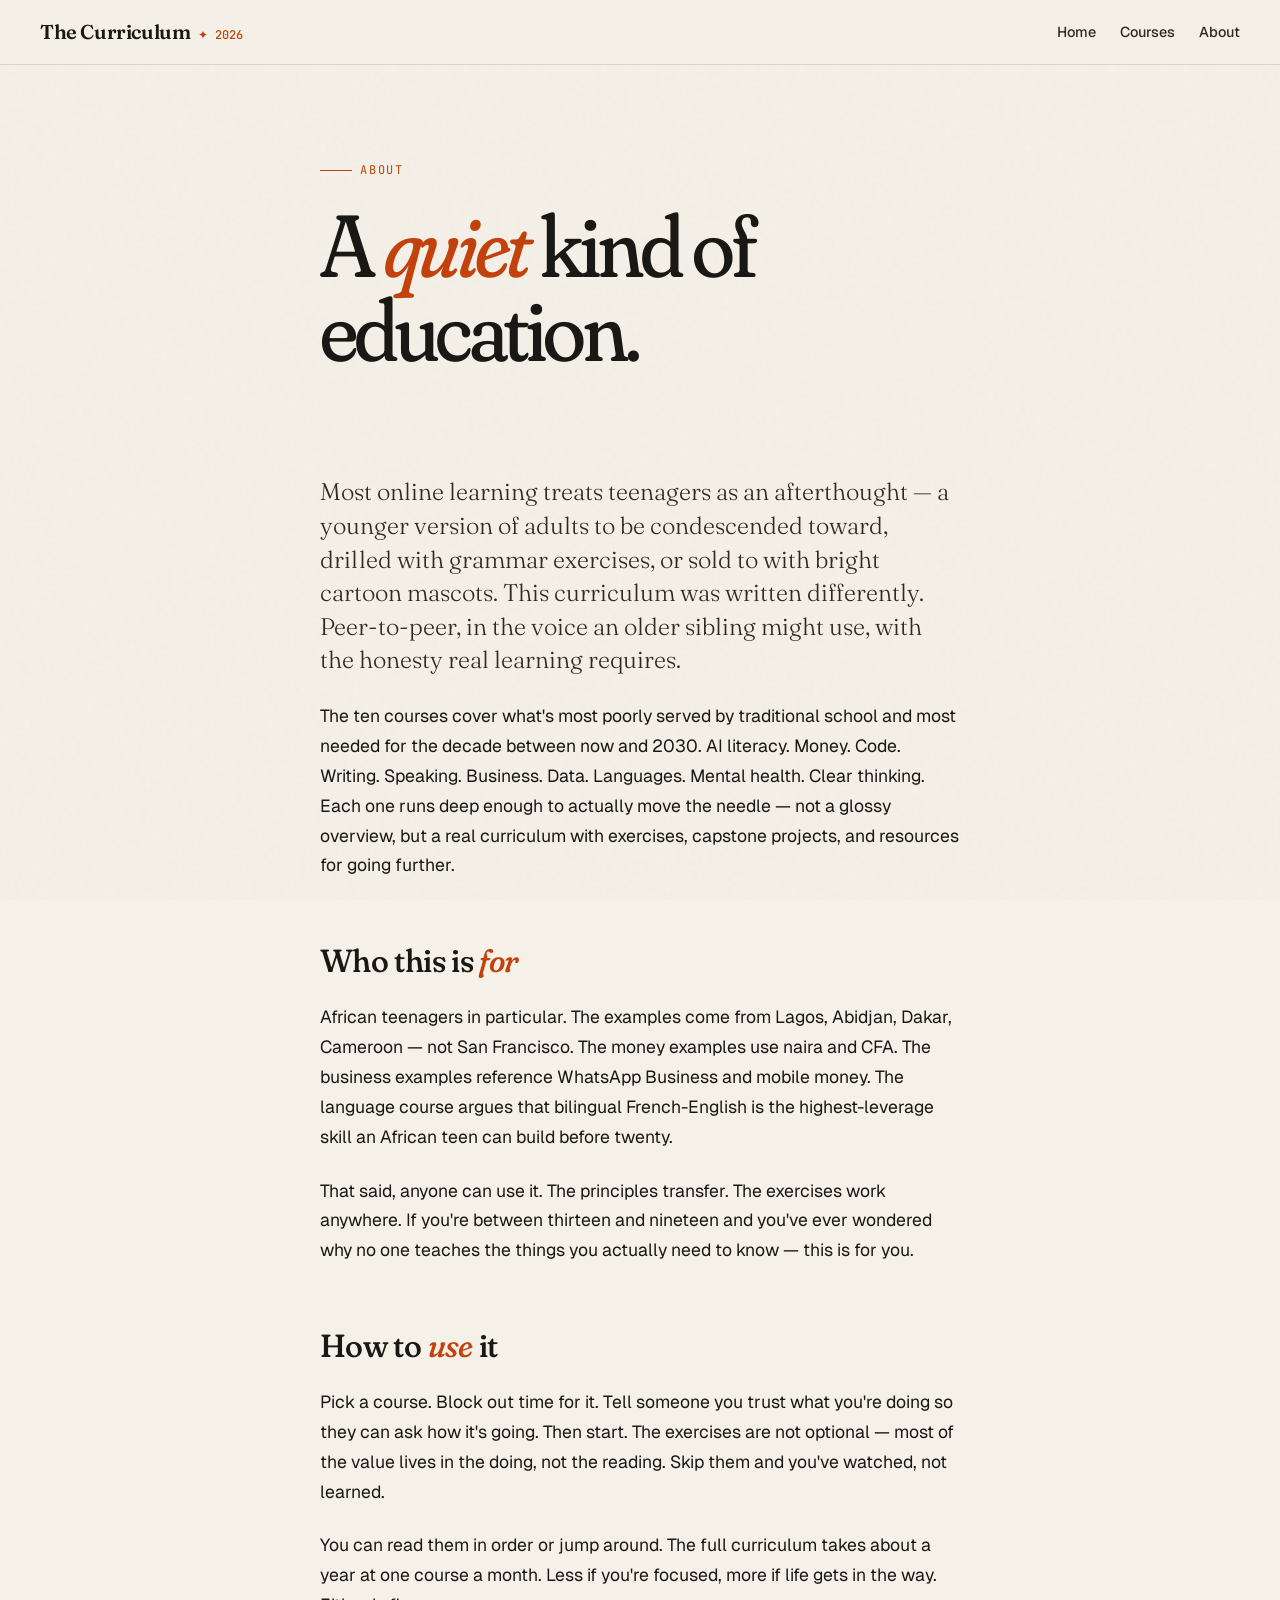
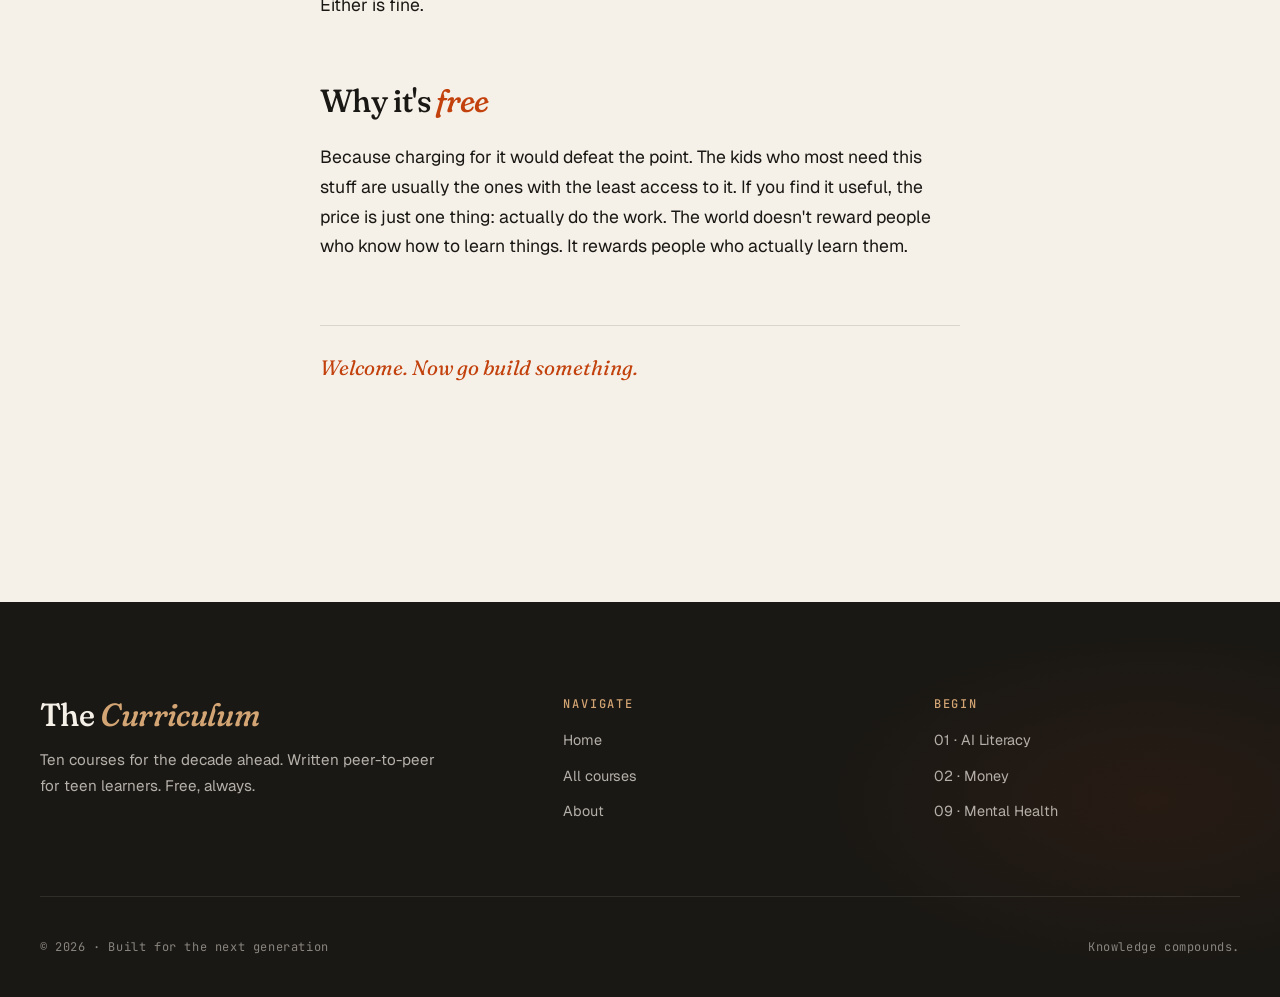
==== about.html @ 5193d643 "Add files via upload" ====
<!DOCTYPE html>
<html lang="en">
<head>
  <meta charset="UTF-8">
  <meta name="viewport" content="width=device-width, initial-scale=1.0">
  <title>About — The Curriculum</title>
  <meta name="description" content="About The Curriculum: ten courses written peer-to-peer for the next generation.">
  <link rel="stylesheet" href="style.css">
  <link rel="icon" href="data:image/svg+xml,<svg xmlns=%22http://www.w3.org/2000/svg%22 viewBox=%220 0 100 100%22><text y=%22.9em%22 font-size=%2290%22 font-family=%22serif%22>✦</text></svg>">
</head>
<body class="page-about">

  <!-- NAV -->
  <nav class="nav">
    <div class="nav-inner">
      <a href="index.html" class="nav-brand">
        The Curriculum
        <span class="nav-brand-mark">✦ 2026</span>
      </a>
      <button class="nav-toggle" aria-label="Toggle menu" aria-expanded="false">
        <svg width="24" height="24" viewBox="0 0 24 24" fill="none" stroke="currentColor" stroke-width="2">
          <line x1="3" y1="6" x2="21" y2="6"/>
          <line x1="3" y1="12" x2="21" y2="12"/>
          <line x1="3" y1="18" x2="21" y2="18"/>
        </svg>
      </button>
      <ul class="nav-links">
        <li><a href="index.html">Home</a></li>
        <li><a href="courses.html">Courses</a></li>
        <li><a href="about.html">About</a></li>
      </ul>
    </div>
  </nav>

  <!-- ABOUT HERO -->
  <section class="about-hero">
    <div class="container-narrow">
      <div class="hero-eyebrow">About</div>
      <h1 class="hero-title" style="font-size: clamp(2.5rem, 7vw, 5.5rem);">A <em>quiet</em> kind of education.</h1>
    </div>
  </section>

  <section style="padding: 0 0 var(--space-2xl);">
    <div class="container-narrow">
      <div class="about-content">
        <p>
          Most online learning treats teenagers as an afterthought — a younger version of adults to be condescended toward, drilled with grammar exercises, or sold to with bright cartoon mascots. This curriculum was written differently. Peer-to-peer, in the voice an older sibling might use, with the honesty real learning requires.
        </p>
        
        <p>
          The ten courses cover what's most poorly served by traditional school and most needed for the decade between now and 2030. AI literacy. Money. Code. Writing. Speaking. Business. Data. Languages. Mental health. Clear thinking. Each one runs deep enough to actually move the needle — not a glossy overview, but a real curriculum with exercises, capstone projects, and resources for going further.
        </p>
        
        <h2>Who this is <em>for</em></h2>
        
        <p>
          African teenagers in particular. The examples come from Lagos, Abidjan, Dakar, Cameroon — not San Francisco. The money examples use naira and CFA. The business examples reference WhatsApp Business and mobile money. The language course argues that bilingual French-English is the highest-leverage skill an African teen can build before twenty.
        </p>
        
        <p>
          That said, anyone can use it. The principles transfer. The exercises work anywhere. If you're between thirteen and nineteen and you've ever wondered why no one teaches the things you actually need to know — this is for you.
        </p>
        
        <h2>How to <em>use</em> it</h2>
        
        <p>
          Pick a course. Block out time for it. Tell someone you trust what you're doing so they can ask how it's going. Then start. The exercises are not optional — most of the value lives in the doing, not the reading. Skip them and you've watched, not learned.
        </p>
        
        <p>
          You can read them in order or jump around. The full curriculum takes about a year at one course a month. Less if you're focused, more if life gets in the way. Either is fine.
        </p>
        
        <h2>Why it's <em>free</em></h2>
        
        <p>
          Because charging for it would defeat the point. The kids who most need this stuff are usually the ones with the least access to it. If you find it useful, the price is just one thing: actually do the work. The world doesn't reward people who know how to learn things. It rewards people who actually learn them.
        </p>
        
        <p style="font-family: var(--display); font-size: 1.3rem; font-style: italic; color: var(--terracotta); margin-top: var(--space-xl); padding-top: var(--space-md); border-top: 1px solid var(--rule);">
          Welcome. Now go build something.
        </p>
      </div>
    </div>
  </section>

  <!-- FOOTER -->
  <footer class="footer">
    <div class="container">
      <div class="footer-grid">
        <div class="footer-brand">
          <h3>The <em>Curriculum</em></h3>
          <p>Ten courses for the decade ahead. Written peer-to-peer for teen learners. Free, always.</p>
        </div>
        <div class="footer-col">
          <h4>Navigate</h4>
          <ul>
            <li><a href="index.html">Home</a></li>
            <li><a href="courses.html">All courses</a></li>
            <li><a href="about.html">About</a></li>
          </ul>
        </div>
        <div class="footer-col">
          <h4>Begin</h4>
          <ul>
            <li><a href="course.html?id=01">01 · AI Literacy</a></li>
            <li><a href="course.html?id=02">02 · Money</a></li>
            <li><a href="course.html?id=09">09 · Mental Health</a></li>
          </ul>
        </div>
      </div>
      <div class="footer-bottom">
        <p>© 2026 · Built for the next generation</p>
        <p>Knowledge compounds.</p>
      </div>
    </div>
  </footer>

  <script src="marked.min.js"></script>
  <script src="script.js"></script>
</body>
</html>
---- style.css ----
/* =========================================================
   THE CURRICULUM — Editorial magazine stylesheet
   Built for Frederic's nieces and nephews
   ========================================================= */

@import url('https://fonts.googleapis.com/css2?family=Fraunces:opsz,wght,SOFT,WONK@9..144,300..900,30..100,0..1&family=Geist:wght@100..900&family=JetBrains+Mono:wght@400;500;600&display=swap');

:root {
  /* Palette — warm, editorial, African-without-kitsch */
  --cream: #F5F0E8;
  --cream-deep: #EDE5D6;
  --ink: #1A1814;
  --ink-soft: #2D2A24;
  --terracotta: #C2410C;
  --terracotta-deep: #9A2D08;
  --forest: #1F3A2E;
  --forest-light: #2C5443;
  --gold: #D4A574;
  --gold-deep: #B8895A;
  --muted: #8B8579;
  --rule: rgba(26, 24, 20, 0.12);
  
  /* Typography */
  --display: 'Fraunces', Georgia, serif;
  --body: 'Geist', -apple-system, BlinkMacSystemFont, sans-serif;
  --mono: 'JetBrains Mono', 'SF Mono', monospace;
  
  /* Spacing scale */
  --space-xs: 0.5rem;
  --space-sm: 1rem;
  --space-md: 1.5rem;
  --space-lg: 2.5rem;
  --space-xl: 4rem;
  --space-2xl: 6rem;
  --space-3xl: 9rem;
  
  /* Containers */
  --container: 1280px;
  --container-narrow: 720px;
  --container-wide: 1440px;
}

/* Reset & base */
*, *::before, *::after { box-sizing: border-box; }
* { margin: 0; padding: 0; }

html {
  scroll-behavior: smooth;
  -webkit-font-smoothing: antialiased;
  -moz-osx-font-smoothing: grayscale;
  text-rendering: optimizeLegibility;
}

body {
  font-family: var(--body);
  font-weight: 400;
  background: var(--cream);
  color: var(--ink);
  line-height: 1.6;
  font-size: 17px;
  overflow-x: hidden;
  min-height: 100vh;
}

/* Subtle paper-grain texture overlay on the whole site */
body::before {
  content: '';
  position: fixed;
  inset: 0;
  pointer-events: none;
  z-index: 1;
  opacity: 0.4;
  background-image: url("data:image/svg+xml,%3Csvg viewBox='0 0 200 200' xmlns='http://www.w3.org/2000/svg'%3E%3Cfilter id='n'%3E%3CfeTurbulence type='fractalNoise' baseFrequency='0.85' numOctaves='2' stitchTiles='stitch'/%3E%3CfeColorMatrix values='0 0 0 0 0.1 0 0 0 0 0.1 0 0 0 0 0.08 0 0 0 0.05 0'/%3E%3C/filter%3E%3Crect width='100%25' height='100%25' filter='url(%23n)'/%3E%3C/svg%3E");
  mix-blend-mode: multiply;
}

/* Typography primitives */
h1, h2, h3, h4, h5, h6 {
  font-family: var(--display);
  font-weight: 500;
  line-height: 1.05;
  letter-spacing: -0.02em;
  color: var(--ink);
  font-variation-settings: "opsz" 96, "SOFT" 30, "WONK" 0;
}

p { line-height: 1.7; }
a { color: inherit; text-decoration: none; transition: color 0.2s; }

/* Layout */
.container {
  max-width: var(--container);
  margin: 0 auto;
  padding: 0 var(--space-lg);
  position: relative;
  z-index: 2;
}

.container-narrow {
  max-width: var(--container-narrow);
  margin: 0 auto;
  padding: 0 var(--space-lg);
  position: relative;
  z-index: 2;
}

.container-wide {
  max-width: var(--container-wide);
  margin: 0 auto;
  padding: 0 var(--space-lg);
  position: relative;
  z-index: 2;
}

/* =========================================================
   NAVIGATION
   ========================================================= */

.nav {
  position: sticky;
  top: 0;
  z-index: 100;
  background: rgba(245, 240, 232, 0.85);
  backdrop-filter: blur(20px) saturate(150%);
  -webkit-backdrop-filter: blur(20px) saturate(150%);
  border-bottom: 1px solid var(--rule);
}

.nav-inner {
  max-width: var(--container-wide);
  margin: 0 auto;
  padding: var(--space-sm) var(--space-lg);
  display: flex;
  align-items: center;
  justify-content: space-between;
  gap: var(--space-lg);
}

.nav-brand {
  font-family: var(--display);
  font-size: 1.25rem;
  font-weight: 600;
  letter-spacing: -0.02em;
  color: var(--ink);
  font-variation-settings: "opsz" 14;
  display: flex;
  align-items: baseline;
  gap: 0.5rem;
}

.nav-brand-mark {
  font-family: var(--mono);
  font-size: 0.75rem;
  color: var(--terracotta);
  font-weight: 500;
  letter-spacing: 0;
}

.nav-links {
  display: flex;
  gap: var(--space-md);
  align-items: center;
  list-style: none;
}

.nav-links a {
  font-size: 0.9rem;
  font-weight: 500;
  color: var(--ink-soft);
  position: relative;
  padding: 0.25rem 0;
  transition: color 0.2s;
}

.nav-links a::after {
  content: '';
  position: absolute;
  left: 0;
  right: 0;
  bottom: -2px;
  height: 1px;
  background: var(--terracotta);
  transform: scaleX(0);
  transform-origin: left;
  transition: transform 0.3s cubic-bezier(0.16, 1, 0.3, 1);
}

.nav-links a:hover {
  color: var(--terracotta);
}

.nav-links a:hover::after {
  transform: scaleX(1);
}

.nav-toggle {
  display: none;
  background: none;
  border: none;
  cursor: pointer;
  padding: var(--space-xs);
  color: var(--ink);
}

/* =========================================================
   HOME — HERO
   ========================================================= */

.hero {
  padding: var(--space-3xl) 0 var(--space-2xl);
  position: relative;
  overflow: hidden;
}

.hero-eyebrow {
  font-family: var(--mono);
  font-size: 0.75rem;
  text-transform: uppercase;
  letter-spacing: 0.15em;
  color: var(--terracotta);
  margin-bottom: var(--space-md);
  display: flex;
  align-items: center;
  gap: var(--space-xs);
  opacity: 0;
  animation: fadeUp 0.8s ease-out 0.1s forwards;
}

.hero-eyebrow::before {
  content: '';
  width: 32px;
  height: 1px;
  background: var(--terracotta);
}

.hero-title {
  font-size: clamp(3rem, 9vw, 8.5rem);
  line-height: 0.95;
  letter-spacing: -0.04em;
  font-weight: 400;
  font-variation-settings: "opsz" 144, "SOFT" 100, "WONK" 1;
  margin-bottom: var(--space-lg);
  opacity: 0;
  animation: fadeUp 1s ease-out 0.2s forwards;
}

.hero-title em {
  font-style: italic;
  color: var(--terracotta);
  font-variation-settings: "opsz" 144, "SOFT" 100, "WONK" 1;
}

.hero-lede {
  font-family: var(--display);
  font-size: clamp(1.25rem, 2.2vw, 1.75rem);
  font-weight: 300;
  line-height: 1.35;
  max-width: 50ch;
  color: var(--ink-soft);
  margin-bottom: var(--space-xl);
  opacity: 0;
  animation: fadeUp 1s ease-out 0.4s forwards;
  font-variation-settings: "opsz" 36;
}

.hero-meta {
  display: flex;
  gap: var(--space-xl);
  flex-wrap: wrap;
  padding-top: var(--space-lg);
  border-top: 1px solid var(--rule);
  opacity: 0;
  animation: fadeUp 1s ease-out 0.6s forwards;
}

.hero-meta-item {
  display: flex;
  flex-direction: column;
  gap: 0.25rem;
}

.hero-meta-num {
  font-family: var(--display);
  font-size: 2.5rem;
  font-weight: 400;
  color: var(--ink);
  line-height: 1;
  font-variation-settings: "opsz" 96, "WONK" 1;
}

.hero-meta-label {
  font-family: var(--mono);
  font-size: 0.7rem;
  text-transform: uppercase;
  letter-spacing: 0.1em;
  color: var(--muted);
}

/* =========================================================
   INTRO BAND (the editorial pull-quote band)
   ========================================================= */

.intro-band {
  background: var(--ink);
  color: var(--cream);
  padding: var(--space-2xl) 0;
  position: relative;
  overflow: hidden;
}

.intro-band::before {
  content: '';
  position: absolute;
  top: -50%;
  right: -10%;
  width: 60%;
  height: 200%;
  background: radial-gradient(ellipse at center, rgba(212, 165, 116, 0.15), transparent 60%);
  pointer-events: none;
}

.intro-band-content {
  position: relative;
  z-index: 2;
}

.intro-band-mark {
  font-family: var(--mono);
  font-size: 0.75rem;
  letter-spacing: 0.15em;
  text-transform: uppercase;
  color: var(--gold);
  margin-bottom: var(--space-md);
}

.intro-band-text {
  font-family: var(--display);
  font-size: clamp(1.5rem, 3.5vw, 2.75rem);
  line-height: 1.25;
  font-weight: 300;
  max-width: 24ch;
  font-variation-settings: "opsz" 96, "SOFT" 80;
}

.intro-band-text em {
  color: var(--gold);
  font-style: italic;
}

/* =========================================================
   FEATURED COURSE (editorial spotlight)
   ========================================================= */

.featured {
  padding: var(--space-2xl) 0;
}

.featured-label {
  font-family: var(--mono);
  font-size: 0.75rem;
  letter-spacing: 0.15em;
  text-transform: uppercase;
  color: var(--terracotta);
  margin-bottom: var(--space-md);
  display: flex;
  align-items: center;
  gap: var(--space-xs);
}

.featured-label::before {
  content: '';
  width: 24px;
  height: 1px;
  background: var(--terracotta);
}

.featured-grid {
  display: grid;
  grid-template-columns: 1fr 1.2fr;
  gap: var(--space-2xl);
  align-items: end;
}

.featured-num {
  font-family: var(--display);
  font-size: clamp(8rem, 18vw, 16rem);
  line-height: 0.85;
  font-weight: 300;
  font-variation-settings: "opsz" 144, "WONK" 1;
  color: var(--ink);
  letter-spacing: -0.06em;
}

.featured-num em {
  font-style: italic;
  color: var(--terracotta);
}

.featured-content h2 {
  font-size: clamp(2rem, 4.5vw, 3.5rem);
  margin-bottom: var(--space-md);
  line-height: 1.05;
  font-variation-settings: "opsz" 96, "SOFT" 80;
}

.featured-content h2 em {
  font-style: italic;
  font-variation-settings: "opsz" 96, "SOFT" 100, "WONK" 1;
}

.featured-content p {
  font-size: 1.1rem;
  color: var(--ink-soft);
  margin-bottom: var(--space-md);
  max-width: 50ch;
}

.featured-cta {
  display: inline-flex;
  align-items: center;
  gap: var(--space-sm);
  font-family: var(--mono);
  font-size: 0.85rem;
  letter-spacing: 0.1em;
  text-transform: uppercase;
  color: var(--ink);
  padding: var(--space-sm) var(--space-md) var(--space-sm) 0;
  border-bottom: 1px solid var(--ink);
  margin-top: var(--space-md);
  transition: all 0.3s cubic-bezier(0.16, 1, 0.3, 1);
}

.featured-cta-arrow {
  display: inline-block;
  transition: transform 0.3s cubic-bezier(0.16, 1, 0.3, 1);
}

.featured-cta:hover {
  color: var(--terracotta);
  border-bottom-color: var(--terracotta);
}

.featured-cta:hover .featured-cta-arrow {
  transform: translateX(6px);
}

/* =========================================================
   COURSE INDEX (the main list)
   ========================================================= */

.courses-section {
  padding: var(--space-2xl) 0;
  border-top: 1px solid var(--rule);
}

.section-header {
  display: flex;
  justify-content: space-between;
  align-items: flex-end;
  margin-bottom: var(--space-xl);
  flex-wrap: wrap;
  gap: var(--space-md);
}

.section-title {
  font-size: clamp(2rem, 4vw, 3rem);
  line-height: 1;
  font-variation-settings: "opsz" 96, "SOFT" 80, "WONK" 1;
}

.section-title em {
  font-style: italic;
  color: var(--terracotta);
}

.section-meta {
  font-family: var(--mono);
  font-size: 0.75rem;
  letter-spacing: 0.1em;
  text-transform: uppercase;
  color: var(--muted);
}

.course-list {
  list-style: none;
  border-top: 1px solid var(--ink);
}

.course-row {
  border-bottom: 1px solid var(--rule);
  display: block;
  padding: var(--space-lg) 0;
  display: grid;
  grid-template-columns: 6rem 1fr auto;
  gap: var(--space-lg);
  align-items: center;
  color: var(--ink);
  transition: background 0.3s, padding 0.3s;
  position: relative;
}

.course-row:hover {
  padding-left: var(--space-md);
  padding-right: var(--space-md);
}

.course-row::after {
  content: '';
  position: absolute;
  inset: 0;
  background: linear-gradient(90deg, var(--terracotta), transparent);
  opacity: 0;
  transition: opacity 0.4s;
  z-index: -1;
  border-radius: 4px;
}

.course-row:hover::after {
  opacity: 0.04;
}

.course-row-num {
  font-family: var(--display);
  font-size: 3rem;
  font-weight: 300;
  line-height: 1;
  color: var(--ink);
  font-variation-settings: "opsz" 96, "WONK" 1;
  transition: color 0.3s, transform 0.3s;
}

.course-row:hover .course-row-num {
  color: var(--terracotta);
  transform: translateX(-4px);
}

.course-row-body h3 {
  font-size: clamp(1.25rem, 2.2vw, 1.75rem);
  line-height: 1.15;
  margin-bottom: 0.5rem;
  font-variation-settings: "opsz" 36, "SOFT" 60;
}

.course-row:hover .course-row-body h3 {
  font-style: italic;
  font-variation-settings: "opsz" 36, "SOFT" 80, "WONK" 1;
}

.course-row-body p {
  color: var(--ink-soft);
  font-size: 1rem;
  max-width: 60ch;
  line-height: 1.55;
}

.course-row-meta {
  font-family: var(--mono);
  font-size: 0.75rem;
  letter-spacing: 0.05em;
  color: var(--muted);
  text-align: right;
  white-space: nowrap;
}

.course-row-meta-line {
  display: block;
}

.course-row-meta-line + .course-row-meta-line {
  margin-top: 0.25rem;
}

/* =========================================================
   COURSES INDEX PAGE
   ========================================================= */

.index-hero {
  padding: var(--space-2xl) 0 var(--space-xl);
}

.index-hero h1 {
  font-size: clamp(3rem, 8vw, 7rem);
  line-height: 0.95;
  letter-spacing: -0.04em;
  margin-bottom: var(--space-md);
  font-variation-settings: "opsz" 144, "SOFT" 80, "WONK" 1;
}

.index-hero h1 em {
  font-style: italic;
  color: var(--terracotta);
}

.index-hero p {
  font-family: var(--display);
  font-size: clamp(1.1rem, 1.8vw, 1.5rem);
  font-weight: 300;
  max-width: 55ch;
  color: var(--ink-soft);
  font-variation-settings: "opsz" 36;
}

/* Paths section — how to use the curriculum */
.paths {
  padding: var(--space-2xl) 0;
  background: var(--cream-deep);
  border-top: 1px solid var(--rule);
  border-bottom: 1px solid var(--rule);
}

.paths-grid {
  display: grid;
  grid-template-columns: repeat(auto-fit, minmax(280px, 1fr));
  gap: var(--space-lg);
  margin-top: var(--space-xl);
}

.path-card {
  padding: var(--space-lg);
  background: var(--cream);
  border: 1px solid var(--rule);
  transition: all 0.4s cubic-bezier(0.16, 1, 0.3, 1);
  position: relative;
  overflow: hidden;
}

.path-card:hover {
  transform: translateY(-4px);
  border-color: var(--terracotta);
  box-shadow: 0 24px 48px -16px rgba(26, 24, 20, 0.12);
}

.path-card-num {
  font-family: var(--mono);
  font-size: 0.75rem;
  color: var(--terracotta);
  letter-spacing: 0.15em;
  margin-bottom: var(--space-sm);
}

.path-card h3 {
  font-size: 1.5rem;
  margin-bottom: var(--space-sm);
  font-variation-settings: "opsz" 36, "SOFT" 80;
}

.path-card p {
  color: var(--ink-soft);
  font-size: 0.95rem;
  line-height: 1.6;
  margin-bottom: var(--space-sm);
}

.path-card-courses {
  font-family: var(--mono);
  font-size: 0.75rem;
  color: var(--muted);
  letter-spacing: 0.05em;
  padding-top: var(--space-sm);
  border-top: 1px solid var(--rule);
}

/* =========================================================
   COURSE PAGE (the actual readable course)
   ========================================================= */

.course-page {
  padding: var(--space-xl) 0 var(--space-2xl);
}

.course-breadcrumb {
  font-family: var(--mono);
  font-size: 0.8rem;
  letter-spacing: 0.05em;
  color: var(--muted);
  margin-bottom: var(--space-lg);
  display: flex;
  align-items: center;
  gap: var(--space-xs);
}

.course-breadcrumb a {
  color: var(--ink-soft);
  transition: color 0.2s;
}

.course-breadcrumb a:hover {
  color: var(--terracotta);
}

.course-breadcrumb-sep {
  color: var(--muted);
}

.course-hero {
  padding-bottom: var(--space-xl);
  border-bottom: 1px solid var(--rule);
  margin-bottom: var(--space-xl);
  display: grid;
  grid-template-columns: 1fr 2.5fr;
  gap: var(--space-xl);
  align-items: end;
}

.course-hero-num {
  font-family: var(--display);
  font-size: clamp(6rem, 14vw, 12rem);
  line-height: 0.85;
  font-weight: 300;
  color: var(--ink);
  font-variation-settings: "opsz" 144, "WONK" 1;
  letter-spacing: -0.06em;
}

.course-hero-num em {
  font-style: italic;
  color: var(--terracotta);
}

.course-hero-content h1 {
  font-size: clamp(2rem, 5vw, 4rem);
  line-height: 1;
  margin-bottom: var(--space-md);
  font-variation-settings: "opsz" 96, "SOFT" 80;
}

.course-hero-content h1 em {
  font-style: italic;
  font-variation-settings: "opsz" 96, "SOFT" 100, "WONK" 1;
}

.course-hero-meta {
  font-family: var(--mono);
  font-size: 0.8rem;
  color: var(--terracotta);
  letter-spacing: 0.1em;
  text-transform: uppercase;
}

/* Reading area + sidebar */
.course-body-wrap {
  display: grid;
  grid-template-columns: 240px 1fr;
  gap: var(--space-xl);
  align-items: start;
}

.course-toc {
  position: sticky;
  top: 96px;
  font-size: 0.85rem;
}

.course-toc-label {
  font-family: var(--mono);
  font-size: 0.7rem;
  letter-spacing: 0.15em;
  text-transform: uppercase;
  color: var(--muted);
  margin-bottom: var(--space-sm);
  padding-bottom: var(--space-xs);
  border-bottom: 1px solid var(--rule);
}

.course-toc ol {
  list-style: none;
  counter-reset: toc;
}

.course-toc li {
  counter-increment: toc;
  margin-bottom: 0.5rem;
  position: relative;
  padding-left: 1.75rem;
}

.course-toc li::before {
  content: counter(toc, decimal-leading-zero);
  position: absolute;
  left: 0;
  top: 0.1em;
  font-family: var(--mono);
  font-size: 0.65rem;
  color: var(--muted);
  letter-spacing: 0;
}

.course-toc a {
  color: var(--ink-soft);
  transition: color 0.2s;
  line-height: 1.4;
  display: inline-block;
}

.course-toc a:hover {
  color: var(--terracotta);
}

.course-toc a.active {
  color: var(--terracotta);
  font-weight: 500;
}

/* The actual course markdown content */
.course-content {
  max-width: 68ch;
  font-size: 1.05rem;
  line-height: 1.75;
}

.course-content > p:first-of-type {
  font-family: var(--display);
  font-size: 1.4rem;
  font-weight: 300;
  line-height: 1.45;
  color: var(--ink-soft);
  margin-bottom: var(--space-lg);
  font-variation-settings: "opsz" 36;
}

.course-content h1 { display: none; } /* the h1 is in the hero */

.course-content h2 {
  font-size: 2rem;
  margin-top: var(--space-2xl);
  margin-bottom: var(--space-md);
  line-height: 1.1;
  font-variation-settings: "opsz" 60, "SOFT" 80;
  padding-top: var(--space-lg);
  border-top: 1px solid var(--rule);
  scroll-margin-top: 96px;
}

.course-content h2:first-of-type {
  border-top: none;
  padding-top: 0;
}

.course-content h2 em {
  font-style: italic;
  color: var(--terracotta);
  font-variation-settings: "opsz" 60, "SOFT" 100, "WONK" 1;
}

.course-content h3 {
  font-size: 1.4rem;
  margin-top: var(--space-xl);
  margin-bottom: var(--space-sm);
  font-variation-settings: "opsz" 36, "SOFT" 60;
  color: var(--forest);
}

.course-content h4 {
  font-size: 1.1rem;
  margin-top: var(--space-lg);
  margin-bottom: var(--space-sm);
  font-family: var(--body);
  font-weight: 600;
  color: var(--ink);
  text-transform: none;
  letter-spacing: -0.01em;
}

.course-content p {
  margin-bottom: var(--space-md);
}

.course-content p + h3,
.course-content p + h4 {
  margin-top: var(--space-xl);
}

.course-content strong {
  font-weight: 600;
  color: var(--ink);
}

.course-content em {
  font-style: italic;
  color: var(--terracotta-deep);
}

.course-content ul,
.course-content ol {
  margin: var(--space-md) 0;
  padding-left: 1.75rem;
}

.course-content li {
  margin-bottom: 0.5rem;
  line-height: 1.7;
}

.course-content li::marker {
  color: var(--terracotta);
}

.course-content blockquote {
  border-left: 3px solid var(--terracotta);
  padding: var(--space-sm) 0 var(--space-sm) var(--space-md);
  margin: var(--space-lg) 0;
  font-family: var(--display);
  font-size: 1.15rem;
  font-style: italic;
  color: var(--ink-soft);
  font-variation-settings: "opsz" 36, "SOFT" 100;
  line-height: 1.5;
}

.course-content code {
  font-family: var(--mono);
  font-size: 0.88em;
  background: var(--cream-deep);
  padding: 0.15em 0.4em;
  border-radius: 3px;
  color: var(--terracotta-deep);
  border: 1px solid var(--rule);
}

.course-content pre {
  background: var(--ink);
  color: var(--cream);
  padding: var(--space-md);
  border-radius: 6px;
  overflow-x: auto;
  margin: var(--space-md) 0;
  font-size: 0.85rem;
  line-height: 1.5;
  border: 1px solid var(--ink-soft);
}

.course-content pre code {
  background: none;
  border: none;
  color: var(--cream);
  padding: 0;
  font-size: inherit;
}

.course-content hr {
  border: none;
  height: 1px;
  background: var(--rule);
  margin: var(--space-xl) 0;
}

.course-content a {
  color: var(--terracotta);
  border-bottom: 1px solid currentColor;
  transition: opacity 0.2s;
}

.course-content a:hover {
  opacity: 0.7;
}

/* Course navigation (prev/next) */
.course-nav {
  margin-top: var(--space-2xl);
  padding-top: var(--space-xl);
  border-top: 1px solid var(--rule);
  display: grid;
  grid-template-columns: 1fr 1fr;
  gap: var(--space-md);
}

.course-nav-link {
  padding: var(--space-md);
  border: 1px solid var(--rule);
  transition: all 0.3s cubic-bezier(0.16, 1, 0.3, 1);
  color: var(--ink);
}

.course-nav-link:hover {
  border-color: var(--terracotta);
  background: var(--cream-deep);
}

.course-nav-link.next {
  text-align: right;
}

.course-nav-label {
  font-family: var(--mono);
  font-size: 0.7rem;
  letter-spacing: 0.15em;
  text-transform: uppercase;
  color: var(--muted);
  margin-bottom: var(--space-xs);
}

.course-nav-title {
  font-family: var(--display);
  font-size: 1.15rem;
  font-variation-settings: "opsz" 24, "SOFT" 60;
}

.course-nav-link:hover .course-nav-title {
  color: var(--terracotta);
  font-style: italic;
  font-variation-settings: "opsz" 24, "SOFT" 80, "WONK" 1;
}

/* Loading state */
.loading {
  padding: var(--space-2xl) 0;
  text-align: center;
  font-family: var(--mono);
  font-size: 0.85rem;
  color: var(--muted);
  letter-spacing: 0.1em;
}

.loading::after {
  content: '...';
  display: inline-block;
  animation: dots 1.5s steps(4) infinite;
}

/* =========================================================
   ABOUT PAGE
   ========================================================= */

.about-hero {
  padding: var(--space-2xl) 0 var(--space-xl);
}

.about-content {
  max-width: 65ch;
  font-size: 1.1rem;
  line-height: 1.8;
}

.about-content p {
  margin-bottom: var(--space-md);
}

.about-content p:first-child {
  font-family: var(--display);
  font-size: 1.5rem;
  font-weight: 300;
  font-variation-settings: "opsz" 36;
  line-height: 1.4;
  color: var(--ink-soft);
}

.about-content h2 {
  font-size: 2rem;
  margin-top: var(--space-xl);
  margin-bottom: var(--space-md);
  font-variation-settings: "opsz" 60, "SOFT" 80;
}

.about-content h2 em {
  font-style: italic;
  color: var(--terracotta);
}

/* =========================================================
   FOOTER
   ========================================================= */

.footer {
  background: var(--ink);
  color: var(--cream);
  padding: var(--space-2xl) 0 var(--space-lg);
  margin-top: var(--space-2xl);
  position: relative;
  overflow: hidden;
}

.footer::before {
  content: '';
  position: absolute;
  top: 0;
  right: -20%;
  width: 60%;
  height: 100%;
  background: radial-gradient(ellipse at center, rgba(194, 65, 12, 0.08), transparent 60%);
  pointer-events: none;
}

.footer-grid {
  display: grid;
  grid-template-columns: 1.5fr 1fr 1fr;
  gap: var(--space-xl);
  margin-bottom: var(--space-xl);
  position: relative;
  z-index: 2;
}

.footer-brand h3 {
  font-size: 2rem;
  margin-bottom: var(--space-sm);
  color: var(--cream);
  font-variation-settings: "opsz" 60, "SOFT" 80, "WONK" 1;
}

.footer-brand h3 em {
  font-style: italic;
  color: var(--gold);
}

.footer-brand p {
  color: rgba(245, 240, 232, 0.7);
  max-width: 40ch;
  font-size: 0.95rem;
}

.footer-col h4 {
  font-family: var(--mono);
  font-size: 0.75rem;
  letter-spacing: 0.15em;
  text-transform: uppercase;
  color: var(--gold);
  margin-bottom: var(--space-sm);
  font-weight: 500;
}

.footer-col ul {
  list-style: none;
}

.footer-col li {
  margin-bottom: 0.5rem;
}

.footer-col a {
  color: rgba(245, 240, 232, 0.7);
  font-size: 0.9rem;
  transition: color 0.2s;
}

.footer-col a:hover {
  color: var(--gold);
}

.footer-bottom {
  padding-top: var(--space-lg);
  border-top: 1px solid rgba(245, 240, 232, 0.1);
  display: flex;
  justify-content: space-between;
  align-items: center;
  flex-wrap: wrap;
  gap: var(--space-sm);
  position: relative;
  z-index: 2;
}

.footer-bottom p {
  font-family: var(--mono);
  font-size: 0.75rem;
  color: rgba(245, 240, 232, 0.5);
  letter-spacing: 0.05em;
}

/* =========================================================
   ANIMATIONS
   ========================================================= */

@keyframes fadeUp {
  from {
    opacity: 0;
    transform: translateY(20px);
  }
  to {
    opacity: 1;
    transform: translateY(0);
  }
}

@keyframes dots {
  0%, 20% { content: ''; }
  40% { content: '.'; }
  60% { content: '..'; }
  80%, 100% { content: '...'; }
}

/* Scroll-revealed elements */
.reveal {
  opacity: 0;
  transform: translateY(30px);
  transition: opacity 0.8s cubic-bezier(0.16, 1, 0.3, 1), transform 0.8s cubic-bezier(0.16, 1, 0.3, 1);
}

.reveal.visible {
  opacity: 1;
  transform: translateY(0);
}

.reveal-delay-1 { transition-delay: 0.1s; }
.reveal-delay-2 { transition-delay: 0.2s; }
.reveal-delay-3 { transition-delay: 0.3s; }
.reveal-delay-4 { transition-delay: 0.4s; }

/* =========================================================
   RESPONSIVE
   ========================================================= */

@media (max-width: 900px) {
  .nav-links {
    display: none;
    position: absolute;
    top: 100%;
    left: 0;
    right: 0;
    background: var(--cream);
    flex-direction: column;
    padding: var(--space-md) var(--space-lg);
    border-bottom: 1px solid var(--rule);
    box-shadow: 0 12px 24px -8px rgba(26, 24, 20, 0.1);
  }
  
  .nav-links.open {
    display: flex;
  }
  
  .nav-toggle {
    display: block;
  }
  
  .featured-grid {
    grid-template-columns: 1fr;
    gap: var(--space-md);
  }
  
  .featured-num {
    font-size: clamp(5rem, 25vw, 10rem);
  }
  
  .course-row {
    grid-template-columns: 4rem 1fr;
    gap: var(--space-md);
  }
  
  .course-row-meta {
    grid-column: 1 / -1;
    text-align: left;
    padding-left: calc(4rem + var(--space-md));
    color: var(--muted);
  }
  
  .course-hero {
    grid-template-columns: 1fr;
    gap: var(--space-md);
  }
  
  .course-body-wrap {
    grid-template-columns: 1fr;
  }
  
  .course-toc {
    position: static;
    margin-bottom: var(--space-lg);
    padding: var(--space-md);
    background: var(--cream-deep);
    border: 1px solid var(--rule);
  }
  
  .footer-grid {
    grid-template-columns: 1fr;
    gap: var(--space-lg);
  }
  
  .hero-meta {
    gap: var(--space-md);
  }
  
  .hero-meta-num {
    font-size: 1.75rem;
  }
}

@media (max-width: 600px) {
  body { font-size: 16px; }
  
  .container,
  .container-narrow,
  .container-wide,
  .nav-inner {
    padding: 0 var(--space-md);
  }
  
  .hero { padding: var(--space-xl) 0; }
  
  .course-content {
    font-size: 1rem;
  }
  
  .course-nav {
    grid-template-columns: 1fr;
  }
}

/* Accessibility */
@media (prefers-reduced-motion: reduce) {
  *, *::before, *::after {
    animation-duration: 0.01ms !important;
    transition-duration: 0.01ms !important;
  }
  
  .reveal {
    opacity: 1;
    transform: none;
  }
}

/* Print */
@media print {
  .nav, .footer, .course-toc, .course-nav { display: none; }
  body { background: white; color: black; }
}
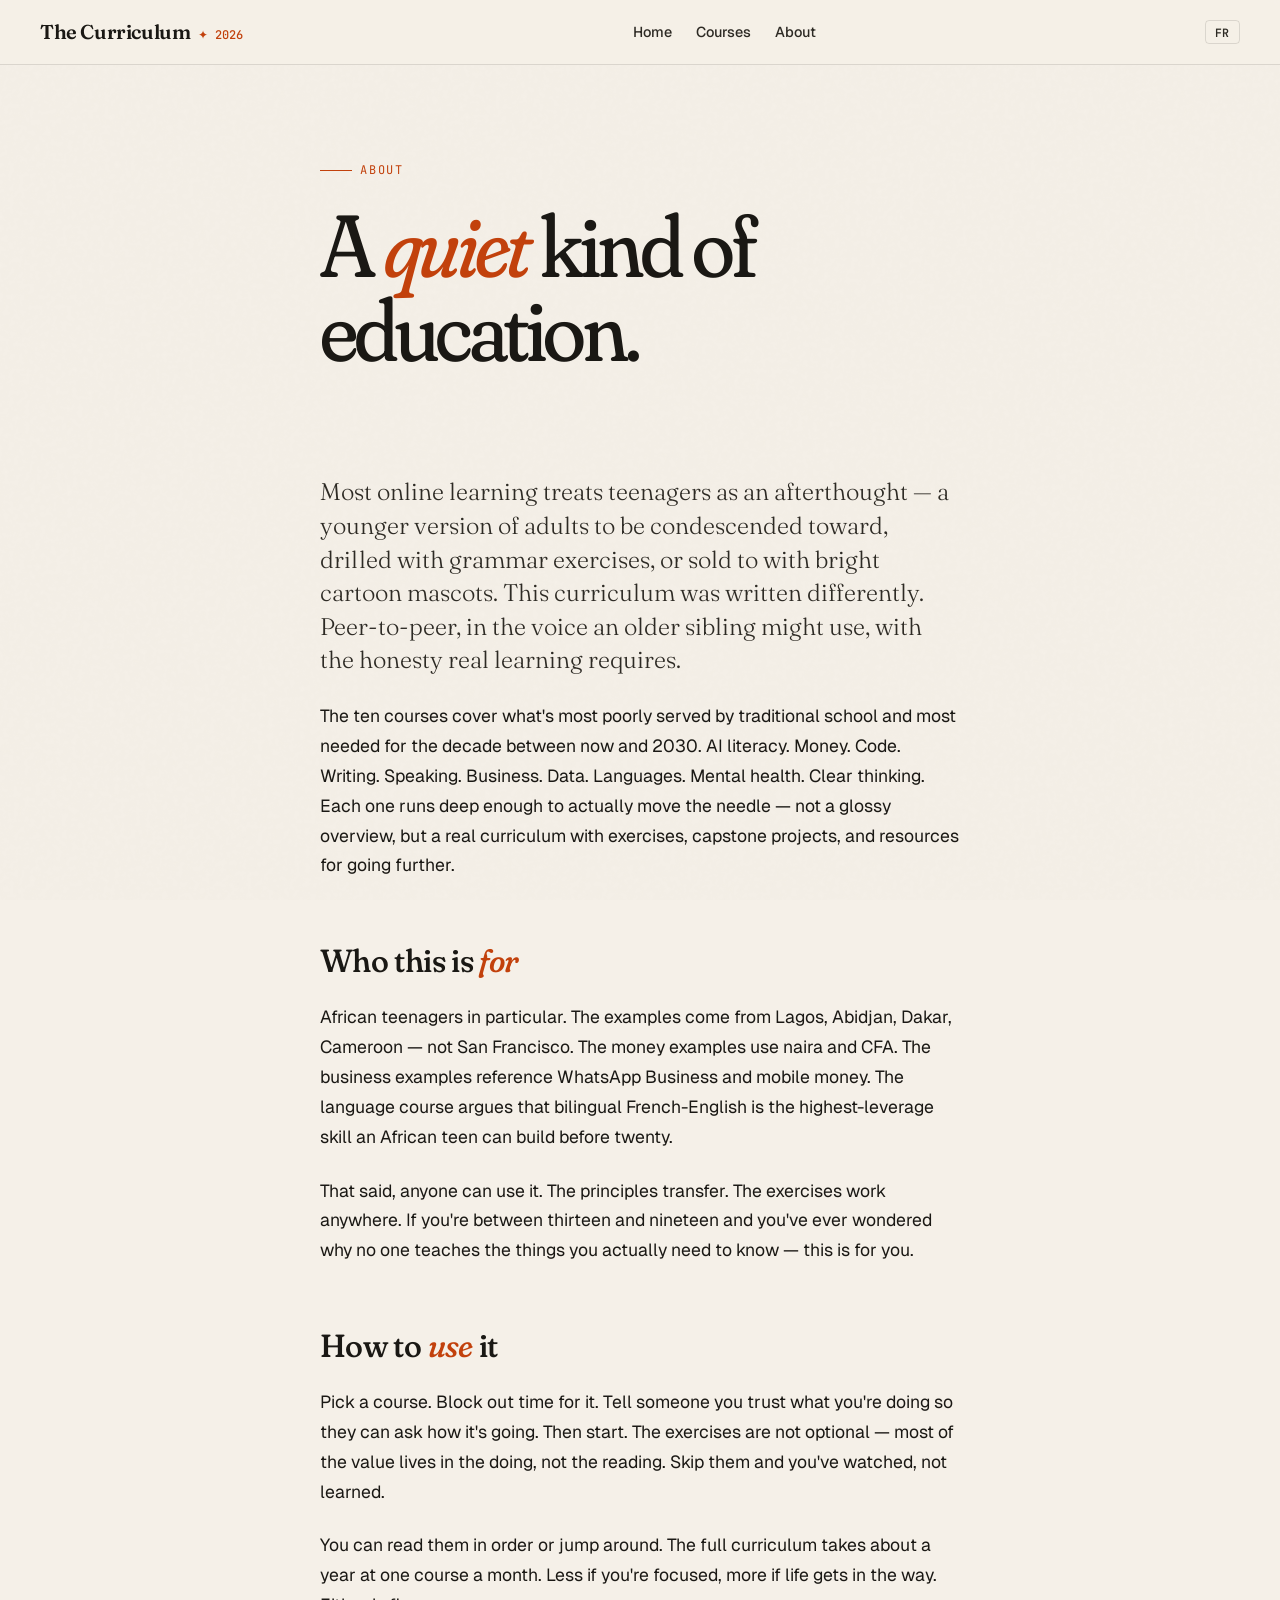
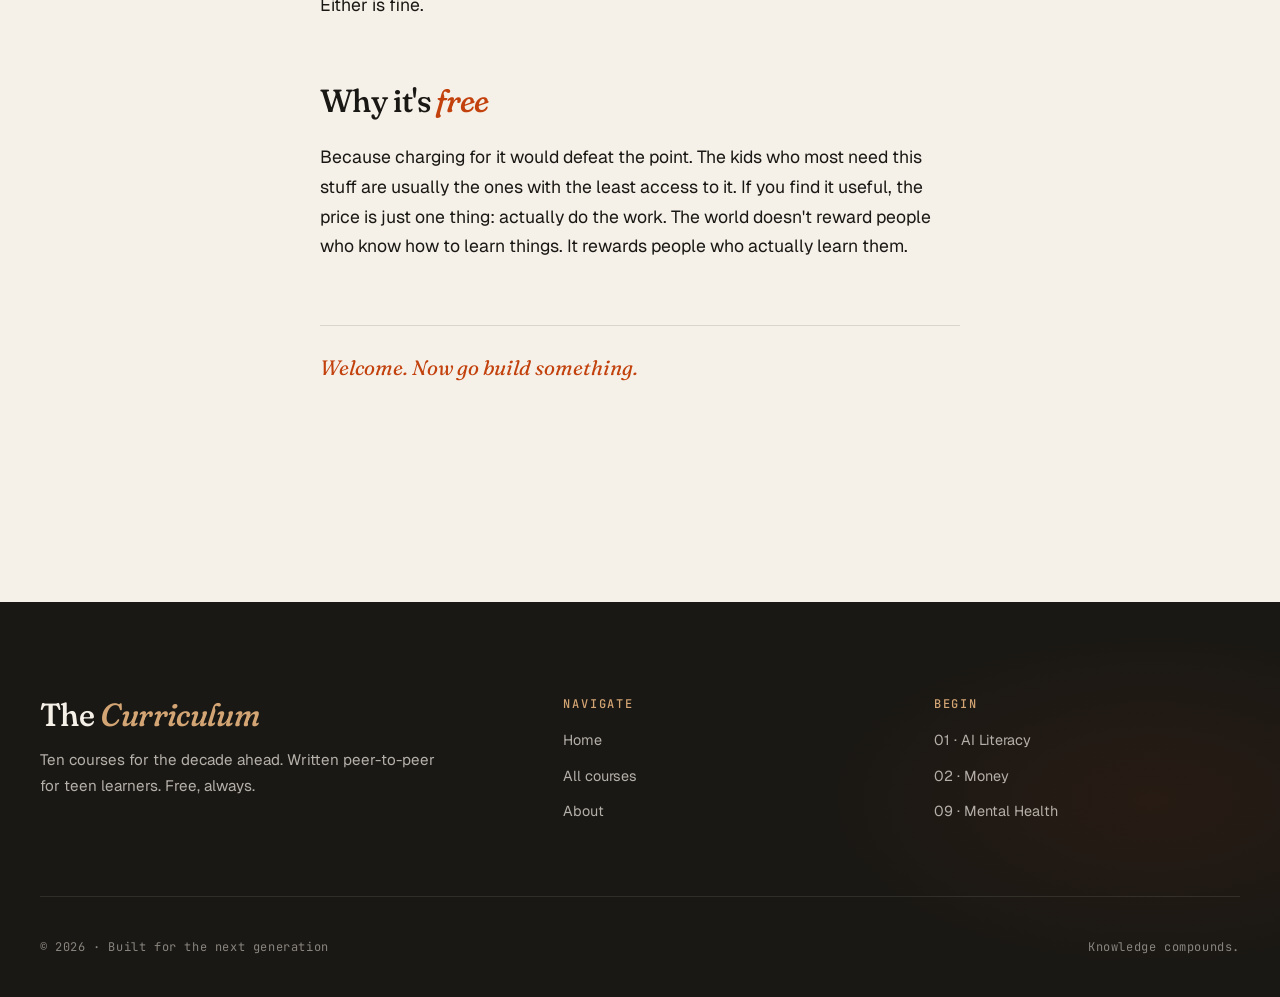
==== commit b197d1d4: "Add English/French language toggle across the entire site Adds a persistent EN/FR toggle button to t" ====
--- a/about.html
+++ b/about.html
@@ -25,59 +25,60 @@
         </svg>
       </button>
       <ul class="nav-links">
-        <li><a href="index.html">Home</a></li>
-        <li><a href="courses.html">Courses</a></li>
-        <li><a href="about.html">About</a></li>
+        <li><a href="index.html" data-i18n="nav.home">Home</a></li>
+        <li><a href="courses.html" data-i18n="nav.courses">Courses</a></li>
+        <li><a href="about.html" data-i18n="nav.about">About</a></li>
       </ul>
+      <button class="lang-toggle" id="lang-toggle" aria-label="Switch language">FR</button>
     </div>
   </nav>
 
   <!-- ABOUT HERO -->
   <section class="about-hero">
     <div class="container-narrow">
-      <div class="hero-eyebrow">About</div>
-      <h1 class="hero-title" style="font-size: clamp(2.5rem, 7vw, 5.5rem);">A <em>quiet</em> kind of education.</h1>
+      <div class="hero-eyebrow" data-i18n="about.eyebrow">About</div>
+      <h1 class="hero-title" style="font-size: clamp(2.5rem, 7vw, 5.5rem);" data-i18n="about.title">A <em>quiet</em> kind of education.</h1>
     </div>
   </section>
 
   <section style="padding: 0 0 var(--space-2xl);">
     <div class="container-narrow">
       <div class="about-content">
-        <p>
+        <p data-i18n="about.p1">
           Most online learning treats teenagers as an afterthought — a younger version of adults to be condescended toward, drilled with grammar exercises, or sold to with bright cartoon mascots. This curriculum was written differently. Peer-to-peer, in the voice an older sibling might use, with the honesty real learning requires.
         </p>
-        
-        <p>
+
+        <p data-i18n="about.p2">
           The ten courses cover what's most poorly served by traditional school and most needed for the decade between now and 2030. AI literacy. Money. Code. Writing. Speaking. Business. Data. Languages. Mental health. Clear thinking. Each one runs deep enough to actually move the needle — not a glossy overview, but a real curriculum with exercises, capstone projects, and resources for going further.
         </p>
-        
-        <h2>Who this is <em>for</em></h2>
-        
-        <p>
+
+        <h2 data-i18n="about.h2.for">Who this is <em>for</em></h2>
+
+        <p data-i18n="about.p3">
           African teenagers in particular. The examples come from Lagos, Abidjan, Dakar, Cameroon — not San Francisco. The money examples use naira and CFA. The business examples reference WhatsApp Business and mobile money. The language course argues that bilingual French-English is the highest-leverage skill an African teen can build before twenty.
         </p>
-        
-        <p>
+
+        <p data-i18n="about.p4">
           That said, anyone can use it. The principles transfer. The exercises work anywhere. If you're between thirteen and nineteen and you've ever wondered why no one teaches the things you actually need to know — this is for you.
         </p>
-        
-        <h2>How to <em>use</em> it</h2>
-        
-        <p>
+
+        <h2 data-i18n="about.h2.use">How to <em>use</em> it</h2>
+
+        <p data-i18n="about.p5">
           Pick a course. Block out time for it. Tell someone you trust what you're doing so they can ask how it's going. Then start. The exercises are not optional — most of the value lives in the doing, not the reading. Skip them and you've watched, not learned.
         </p>
-        
-        <p>
+
+        <p data-i18n="about.p6">
           You can read them in order or jump around. The full curriculum takes about a year at one course a month. Less if you're focused, more if life gets in the way. Either is fine.
         </p>
-        
-        <h2>Why it's <em>free</em></h2>
-        
-        <p>
+
+        <h2 data-i18n="about.h2.free">Why it's <em>free</em></h2>
+
+        <p data-i18n="about.p7">
           Because charging for it would defeat the point. The kids who most need this stuff are usually the ones with the least access to it. If you find it useful, the price is just one thing: actually do the work. The world doesn't reward people who know how to learn things. It rewards people who actually learn them.
         </p>
-        
-        <p style="font-family: var(--display); font-size: 1.3rem; font-style: italic; color: var(--terracotta); margin-top: var(--space-xl); padding-top: var(--space-md); border-top: 1px solid var(--rule);">
+
+        <p style="font-family: var(--display); font-size: 1.3rem; font-style: italic; color: var(--terracotta); margin-top: var(--space-xl); padding-top: var(--space-md); border-top: 1px solid var(--rule);" data-i18n="about.closing">
           Welcome. Now go build something.
         </p>
       </div>
@@ -90,28 +91,28 @@
       <div class="footer-grid">
         <div class="footer-brand">
           <h3>The <em>Curriculum</em></h3>
-          <p>Ten courses for the decade ahead. Written peer-to-peer for teen learners. Free, always.</p>
+          <p data-i18n="footer.tagline">Ten courses for the decade ahead. Written peer-to-peer for teen learners. Free, always.</p>
         </div>
         <div class="footer-col">
-          <h4>Navigate</h4>
+          <h4 data-i18n="footer.navigate">Navigate</h4>
           <ul>
-            <li><a href="index.html">Home</a></li>
-            <li><a href="courses.html">All courses</a></li>
-            <li><a href="about.html">About</a></li>
+            <li><a href="index.html" data-i18n="footer.home">Home</a></li>
+            <li><a href="courses.html" data-i18n="footer.all-courses">All courses</a></li>
+            <li><a href="about.html" data-i18n="footer.about">About</a></li>
           </ul>
         </div>
         <div class="footer-col">
-          <h4>Begin</h4>
+          <h4 data-i18n="footer.begin">Begin</h4>
           <ul>
-            <li><a href="course.html?id=01">01 · AI Literacy</a></li>
-            <li><a href="course.html?id=02">02 · Money</a></li>
-            <li><a href="course.html?id=09">09 · Mental Health</a></li>
+            <li><a href="course.html?id=01" data-i18n="footer.ai">01 · AI Literacy</a></li>
+            <li><a href="course.html?id=02" data-i18n="footer.money">02 · Money</a></li>
+            <li><a href="course.html?id=09" data-i18n="footer.mental">09 · Mental Health</a></li>
           </ul>
         </div>
       </div>
       <div class="footer-bottom">
-        <p>© 2026 · Built for the next generation</p>
-        <p>Knowledge compounds.</p>
+        <p data-i18n="footer.copy">© 2026 · Built for the next generation</p>
+        <p data-i18n="footer.close">Knowledge compounds.</p>
       </div>
     </div>
   </footer>
--- a/style.css
+++ b/style.css
@@ -202,6 +202,26 @@
   color: var(--ink);
 }
 
+.lang-toggle {
+  background: none;
+  border: 1px solid var(--rule);
+  border-radius: 4px;
+  cursor: pointer;
+  padding: 0.2rem 0.55rem;
+  font-family: var(--mono);
+  font-size: 0.72rem;
+  font-weight: 600;
+  letter-spacing: 0.06em;
+  color: var(--ink-soft);
+  transition: border-color 0.2s, color 0.2s;
+  flex-shrink: 0;
+}
+
+.lang-toggle:hover {
+  border-color: var(--terracotta);
+  color: var(--terracotta);
+}
+
 /* =========================================================
    HOME — HERO
    ========================================================= */
